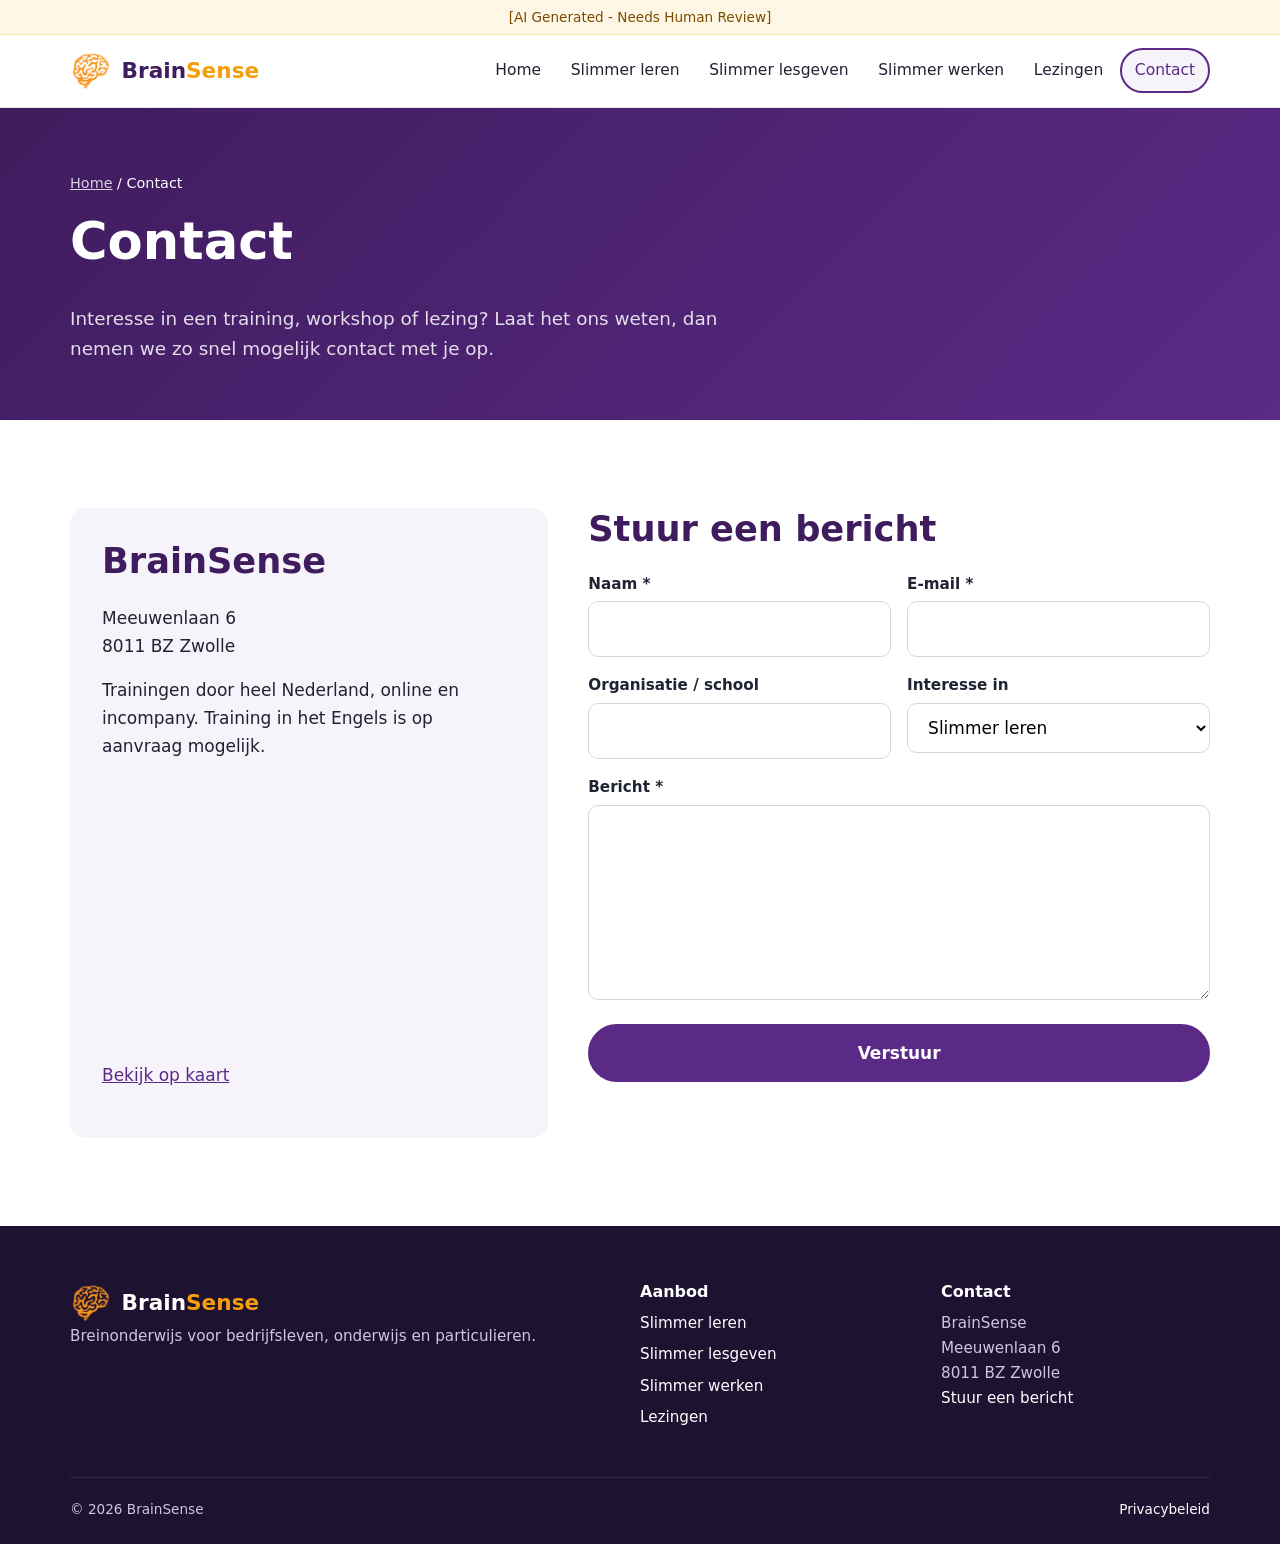
==== contact.html @ fa0f3ef4 "Add redesigned BrainSense static website with GitHub Pages deployment" ====
<!DOCTYPE html>
<html lang="nl">
<head>
  <meta charset="UTF-8">
  <meta name="viewport" content="width=device-width, initial-scale=1">
  <title>Contact | BrainSense</title>
  <meta name="description" content="Neem contact op met BrainSense in Zwolle voor trainingen, workshops en lezingen.">
  <link rel="icon" href="assets/img/logo.png">
  <link rel="stylesheet" href="assets/css/style.css">
</head>
<body>
  <a class="skip-link" href="#main">Naar inhoud</a>
  <div class="ai-notice">[AI Generated - Needs Human Review]</div>

  <header class="site-header">
    <nav class="container nav" aria-label="Hoofdmenu">
      <a class="brand" href="index.html"><img src="assets/img/logo.png" alt="" width="42" height="42"><span>Brain<b>Sense</b></span></a>
      <button class="nav-toggle" aria-expanded="false" aria-controls="nav-links" aria-label="Menu openen"><span></span></button>
      <ul class="nav-links" id="nav-links">
        <li><a href="index.html">Home</a></li>
        <li><a href="slimmer-leren.html">Slimmer leren</a></li>
        <li><a href="slimmer-lesgeven.html">Slimmer lesgeven</a></li>
        <li><a href="slimmer-werken.html">Slimmer werken</a></li>
        <li><a href="lezingen.html">Lezingen</a></li>
        <li><a class="btn" href="contact.html" aria-current="page">Contact</a></li>
      </ul>
    </nav>
  </header>

  <main id="main">
    <section class="page-hero">
      <div class="container">
        <div class="breadcrumb"><a href="index.html">Home</a> / Contact</div>
        <h1>Contact</h1>
        <p>Interesse in een training, workshop of lezing? Laat het ons weten, dan nemen we zo snel mogelijk contact met je op.</p>
      </div>
    </section>

    <section>
      <div class="container contact-grid">
        <aside class="contact-info reveal">
          <h2>BrainSense</h2>
          <address>Meeuwenlaan 6<br>8011 BZ Zwolle</address>
          <p>Trainingen door heel Nederland, online en incompany. Training in het Engels is op aanvraag mogelijk.</p>
          <iframe class="map" title="Kaart: Meeuwenlaan 6, Zwolle" loading="lazy"
            src="https://www.openstreetmap.org/export/embed.html?bbox=6.085%2C52.505%2C6.115%2C52.520&amp;layer=mapnik"></iframe>
          <p><a href="https://www.openstreetmap.org/search?query=Meeuwenlaan%206%2C%208011%20BZ%20Zwolle" target="_blank" rel="noopener">Bekijk op kaart</a></p>
        </aside>

        <div class="reveal">
          <h2>Stuur een bericht</h2>
          <form class="form" id="contact-form">
            <div class="form-row">
              <div><label for="naam">Naam *</label><input id="naam" name="naam" required autocomplete="name"></div>
              <div><label for="email">E-mail *</label><input id="email" name="email" type="email" required autocomplete="email"></div>
            </div>
            <div class="form-row">
              <div><label for="organisatie">Organisatie / school</label><input id="organisatie" name="organisatie" autocomplete="organization"></div>
              <div>
                <label for="onderwerp">Interesse in</label>
                <select id="onderwerp" name="onderwerp">
                  <option>Slimmer leren</option>
                  <option>Slimmer lesgeven</option>
                  <option>Slimmer werken</option>
                  <option>Lezing / keynote</option>
                  <option>Anders</option>
                </select>
              </div>
            </div>
            <div><label for="bericht">Bericht *</label><textarea id="bericht" name="bericht" rows="6" required></textarea></div>
            <button class="btn" type="submit">Verstuur</button>
            <p class="form-note" id="form-status" role="status" aria-live="polite"></p>
          </form>
        </div>
      </div>
    </section>
  </main>

  <footer class="site-footer">
    <div class="container">
      <div class="footer-grid">
        <div>
          <a class="brand" href="index.html"><img src="assets/img/logo.png" alt="" width="42" height="42"><span style="color:#fff">Brain<b>Sense</b></span></a>
          <p>Breinonderwijs voor bedrijfsleven, onderwijs en particulieren.</p>
        </div>
        <div>
          <h3>Aanbod</h3>
          <ul>
            <li><a href="slimmer-leren.html">Slimmer leren</a></li>
            <li><a href="slimmer-lesgeven.html">Slimmer lesgeven</a></li>
            <li><a href="slimmer-werken.html">Slimmer werken</a></li>
            <li><a href="lezingen.html">Lezingen</a></li>
          </ul>
        </div>
        <div>
          <h3>Contact</h3>
          <address style="font-style:normal">BrainSense<br>Meeuwenlaan 6<br>8011 BZ Zwolle</address>
          <p><a href="contact.html">Stuur een bericht</a></p>
        </div>
      </div>
      <div class="footer-bottom">
        <span>&copy; <span id="year"></span> BrainSense</span>
        <span><a href="https://www.brainsense.nl/privacybeleid/">Privacybeleid</a></span>
      </div>
    </div>
  </footer>
  <script src="assets/js/main.js" defer></script>
</body>
</html>
---- assets/css/style.css ----
:root {
  --primary: #5b2a86;
  --primary-dark: #3f1c5e;
  --accent: #f59e0b;
  --teal: #0f9d8f;
  --text: #1f2333;
  --muted: #5b6070;
  --bg: #ffffff;
  --bg-soft: #f6f3fb;
  --radius: 16px;
  --shadow: 0 10px 30px rgba(40, 20, 70, 0.08);
  --max: 1140px;
  --font: "Inter", system-ui, -apple-system, "Segoe UI", Roboto, sans-serif;
}

*,
*::before,
*::after { box-sizing: border-box; }

html { scroll-behavior: smooth; }

body {
  margin: 0;
  font-family: var(--font);
  color: var(--text);
  background: var(--bg);
  line-height: 1.65;
  font-size: 1.0625rem;
}

img { max-width: 100%; display: block; }

a { color: var(--primary); }
a:hover { color: var(--primary-dark); }

h1, h2, h3 { line-height: 1.2; margin: 0 0 0.6em; color: var(--primary-dark); }
h1 { font-size: clamp(2rem, 4.5vw, 3.2rem); }
h2 { font-size: clamp(1.6rem, 3vw, 2.2rem); }
h3 { font-size: 1.25rem; }
p { margin: 0 0 1em; }

.container { width: min(100% - 2.5rem, var(--max)); margin-inline: auto; }

.skip-link {
  position: absolute; left: -999px; top: 0;
  background: var(--primary); color: #fff; padding: .5rem 1rem; z-index: 100;
}
.skip-link:focus { left: 0; }

.ai-notice {
  background: #fff7e6; color: #7a4b00; text-align: center;
  font-size: .85rem; padding: .35rem 1rem; border-bottom: 1px solid #ffe2a8;
}

/* Header */
.site-header {
  position: sticky; top: 0; z-index: 50;
  background: rgba(255, 255, 255, 0.92);
  backdrop-filter: blur(8px);
  border-bottom: 1px solid #ece8f3;
}
.nav { display: flex; align-items: center; justify-content: space-between; min-height: 72px; gap: 1rem; }
.brand { display: flex; align-items: center; gap: .6rem; text-decoration: none; font-weight: 800; font-size: 1.35rem; color: var(--primary-dark); }
.brand img { width: 42px; height: 42px; }
.brand span b { color: var(--accent); font-weight: 800; }

.nav-links { display: flex; gap: .25rem; list-style: none; margin: 0; padding: 0; align-items: center; }
.nav-links a {
  display: block; padding: .5rem .8rem; border-radius: 999px;
  text-decoration: none; color: var(--text); font-weight: 500; font-size: .97rem;
}
.nav-links a:hover, .nav-links a[aria-current="page"] { background: var(--bg-soft); color: var(--primary); }
.nav-links .btn { color: #fff; }
.nav-links .btn:hover { color: #fff; background: var(--primary-dark); }

.nav-toggle {
  display: none; background: none; border: 0; cursor: pointer; padding: .5rem;
  width: 44px; height: 44px; border-radius: 8px;
}
.nav-toggle span, .nav-toggle span::before, .nav-toggle span::after {
  display: block; width: 24px; height: 2px; background: var(--text); position: relative; transition: .2s;
}
.nav-toggle span::before, .nav-toggle span::after { content: ""; position: absolute; }
.nav-toggle span::before { top: -7px; }
.nav-toggle span::after { top: 7px; }
.nav-toggle[aria-expanded="true"] span { background: transparent; }
.nav-toggle[aria-expanded="true"] span::before { top: 0; transform: rotate(45deg); }
.nav-toggle[aria-expanded="true"] span::after { top: 0; transform: rotate(-45deg); }

/* Buttons */
.btn {
  display: inline-block; background: var(--primary); color: #fff; text-decoration: none;
  padding: .8rem 1.4rem; border-radius: 999px; font-weight: 600; border: 2px solid var(--primary);
  transition: transform .15s, background .15s;
  cursor: pointer; font: inherit; font-weight: 600;
}
.btn:hover { background: var(--primary-dark); color: #fff; transform: translateY(-1px); }
.btn-outline { background: transparent; color: var(--primary); }
.btn-outline:hover { background: var(--primary); }
.btn-accent { background: var(--accent); border-color: var(--accent); color: #2b1a00; }
.btn-accent:hover { background: #d98a06; border-color: #d98a06; color: #2b1a00; }

/* Hero */
.hero {
  background:
    radial-gradient(circle at 85% 20%, rgba(245, 158, 11, .18), transparent 40%),
    radial-gradient(circle at 10% 80%, rgba(15, 157, 143, .15), transparent 45%),
    linear-gradient(135deg, #f6f3fb 0%, #fff 100%);
  padding: clamp(3.5rem, 8vw, 6.5rem) 0;
}
.hero-grid { display: grid; grid-template-columns: 1.2fr 1fr; gap: 3rem; align-items: center; }
.eyebrow {
  display: inline-block; font-size: .85rem; font-weight: 700; letter-spacing: .08em; text-transform: uppercase;
  color: var(--teal); background: rgba(15, 157, 143, .1); padding: .3rem .8rem; border-radius: 999px; margin-bottom: 1rem;
}
.hero p.lead { font-size: 1.2rem; color: var(--muted); max-width: 38ch; }
.hero-actions { display: flex; gap: .8rem; flex-wrap: wrap; margin-top: 1.5rem; }
.hero-card {
  background: #fff; border-radius: 24px; box-shadow: var(--shadow); padding: 2rem;
  display: grid; gap: 1rem;
}
.stat { display: flex; gap: 1rem; align-items: center; }
.stat-icon {
  flex: 0 0 52px; height: 52px; border-radius: 14px; display: grid; place-items: center;
  background: var(--bg-soft); font-size: 1.5rem;
}
.stat strong { display: block; color: var(--primary-dark); }
.stat small { color: var(--muted); }

.page-hero { background: linear-gradient(135deg, var(--primary-dark), var(--primary)); color: #fff; padding: 4rem 0 3.5rem; }
.page-hero h1 { color: #fff; }
.page-hero p { color: rgba(255,255,255,.85); font-size: 1.15rem; max-width: 60ch; margin: 0; }
.breadcrumb { font-size: .9rem; margin-bottom: 1rem; }
.breadcrumb a { color: rgba(255,255,255,.8); }

/* Sections */
section { padding: clamp(3rem, 7vw, 5.5rem) 0; }
.section-soft { background: var(--bg-soft); }
.section-head { text-align: center; max-width: 680px; margin: 0 auto 3rem; }
.section-head p { color: var(--muted); }

.cards { display: grid; grid-template-columns: repeat(3, 1fr); gap: 1.75rem; }
.card {
  background: #fff; border-radius: var(--radius); overflow: hidden; box-shadow: var(--shadow);
  display: flex; flex-direction: column; transition: transform .2s, box-shadow .2s;
}
.card:hover { transform: translateY(-4px); box-shadow: 0 16px 40px rgba(40, 20, 70, .14); }
.card img { aspect-ratio: 16 / 9; object-fit: cover; width: 100%; }
.card-body { padding: 1.5rem; display: flex; flex-direction: column; flex: 1; }
.card-body p { color: var(--muted); flex: 1; }
.card-link { font-weight: 600; text-decoration: none; }
.card-link::after { content: " →"; }

.split { display: grid; grid-template-columns: 1fr 1fr; gap: 3rem; align-items: center; }
.split img { border-radius: var(--radius); box-shadow: var(--shadow); width: 100%; object-fit: cover; max-height: 420px; }
.split.reverse > :first-child { order: 2; }

.check-list { list-style: none; padding: 0; margin: 1rem 0 1.5rem; }
.check-list li { padding-left: 2rem; position: relative; margin-bottom: .6rem; }
.check-list li::before {
  content: "✓"; position: absolute; left: 0; top: 0; width: 1.4rem; height: 1.4rem; border-radius: 50%;
  background: rgba(15, 157, 143, .15); color: var(--teal); font-weight: 700; font-size: .85rem;
  display: grid; place-items: center;
}

.features { display: grid; grid-template-columns: repeat(4, 1fr); gap: 1.5rem; }
.feature { text-align: center; padding: 1.5rem 1rem; }
.feature .stat-icon { margin: 0 auto 1rem; background: #fff; box-shadow: var(--shadow); }
.feature p { color: var(--muted); font-size: .97rem; margin: 0; }

/* Talks */
.talk {
  display: grid; grid-template-columns: 320px 1fr; gap: 2rem; background: #fff; border-radius: var(--radius);
  box-shadow: var(--shadow); overflow: hidden; margin-bottom: 2rem;
}
.talk img { width: 100%; height: 100%; object-fit: cover; min-height: 220px; }
.talk-body { padding: 2rem 2rem 2rem 0; }
.meta { display: flex; flex-wrap: wrap; gap: .5rem; margin: 1rem 0; }
.tag { background: var(--bg-soft); color: var(--primary); padding: .3rem .8rem; border-radius: 999px; font-size: .85rem; font-weight: 600; }

/* Testimonials */
.quotes { display: grid; grid-template-columns: repeat(3, 1fr); gap: 1.5rem; }
.quote { background: #fff; border-radius: var(--radius); padding: 1.75rem; box-shadow: var(--shadow); margin: 0; border-top: 4px solid var(--accent); }
.quote p { font-style: italic; }
.quote cite { color: var(--muted); font-size: .9rem; font-style: normal; }
.score { text-align: center; margin-top: 2rem; font-size: 1.1rem; }
.score strong { font-size: 2rem; color: var(--accent); }

/* CTA */
.cta {
  background: linear-gradient(135deg, var(--primary-dark), var(--primary)); color: #fff;
  border-radius: 24px; padding: clamp(2rem, 5vw, 3.5rem); text-align: center;
}
.cta h2 { color: #fff; }
.cta p { color: rgba(255,255,255,.85); max-width: 55ch; margin: 0 auto 1.5rem; }

/* Contact */
.contact-grid { display: grid; grid-template-columns: 1fr 1.3fr; gap: 2.5rem; }
.contact-info { background: var(--bg-soft); border-radius: var(--radius); padding: 2rem; }
.contact-info address { font-style: normal; margin-bottom: 1rem; }
.form { display: grid; gap: 1rem; }
.form label { font-weight: 600; font-size: .95rem; display: block; margin-bottom: .3rem; }
.form input, .form textarea, .form select {
  width: 100%; padding: .8rem 1rem; border-radius: 10px; border: 1px solid #d9d3e5; font: inherit; background: #fff;
}
.form input:focus, .form textarea:focus, .form select:focus { outline: 3px solid rgba(91, 42, 134, .25); border-color: var(--primary); }
.form-row { display: grid; grid-template-columns: 1fr 1fr; gap: 1rem; }
.form-note { font-size: .9rem; color: var(--muted); }
.map { border: 0; width: 100%; height: 260px; border-radius: var(--radius); margin-top: 1rem; }

/* Footer */
.site-footer { background: #1d1230; color: #cfc6e0; padding: 3.5rem 0 1.5rem; font-size: .95rem; }
.site-footer a { color: #fff; text-decoration: none; }
.site-footer a:hover { text-decoration: underline; }
.footer-grid { display: grid; grid-template-columns: 2fr 1fr 1fr; gap: 2rem; }
.site-footer h3 { color: #fff; font-size: 1rem; }
.site-footer ul { list-style: none; padding: 0; margin: 0; }
.site-footer li { margin-bottom: .4rem; }
.footer-bottom { border-top: 1px solid rgba(255,255,255,.1); margin-top: 2.5rem; padding-top: 1.25rem; font-size: .85rem; display: flex; justify-content: space-between; flex-wrap: wrap; gap: 1rem; }

/* Reveal animation */
.reveal { opacity: 0; transform: translateY(16px); transition: opacity .6s ease, transform .6s ease; }
.reveal.visible { opacity: 1; transform: none; }
@media (prefers-reduced-motion: reduce) {
  html { scroll-behavior: auto; }
  .reveal { opacity: 1; transform: none; transition: none; }
}

/* Responsive */
@media (max-width: 960px) {
  .hero-grid, .split, .contact-grid { grid-template-columns: 1fr; }
  .split.reverse > :first-child { order: 0; }
  .cards, .quotes { grid-template-columns: 1fr 1fr; }
  .features { grid-template-columns: 1fr 1fr; }
  .talk { grid-template-columns: 1fr; }
  .talk-body { padding: 0 1.5rem 1.75rem; }
  .footer-grid { grid-template-columns: 1fr 1fr; }
}

@media (max-width: 820px) {
  .nav-toggle { display: block; }
  .nav-links {
    position: absolute; top: 100%; left: 0; right: 0; flex-direction: column; align-items: stretch;
    background: #fff; padding: 1rem 1.25rem 1.5rem; border-bottom: 1px solid #ece8f3;
    display: none;
  }
  .nav-links.open { display: flex; }
  .nav-links a { border-radius: 10px; }
}

@media (max-width: 600px) {
  .cards, .quotes, .features, .form-row, .footer-grid { grid-template-columns: 1fr; }
}
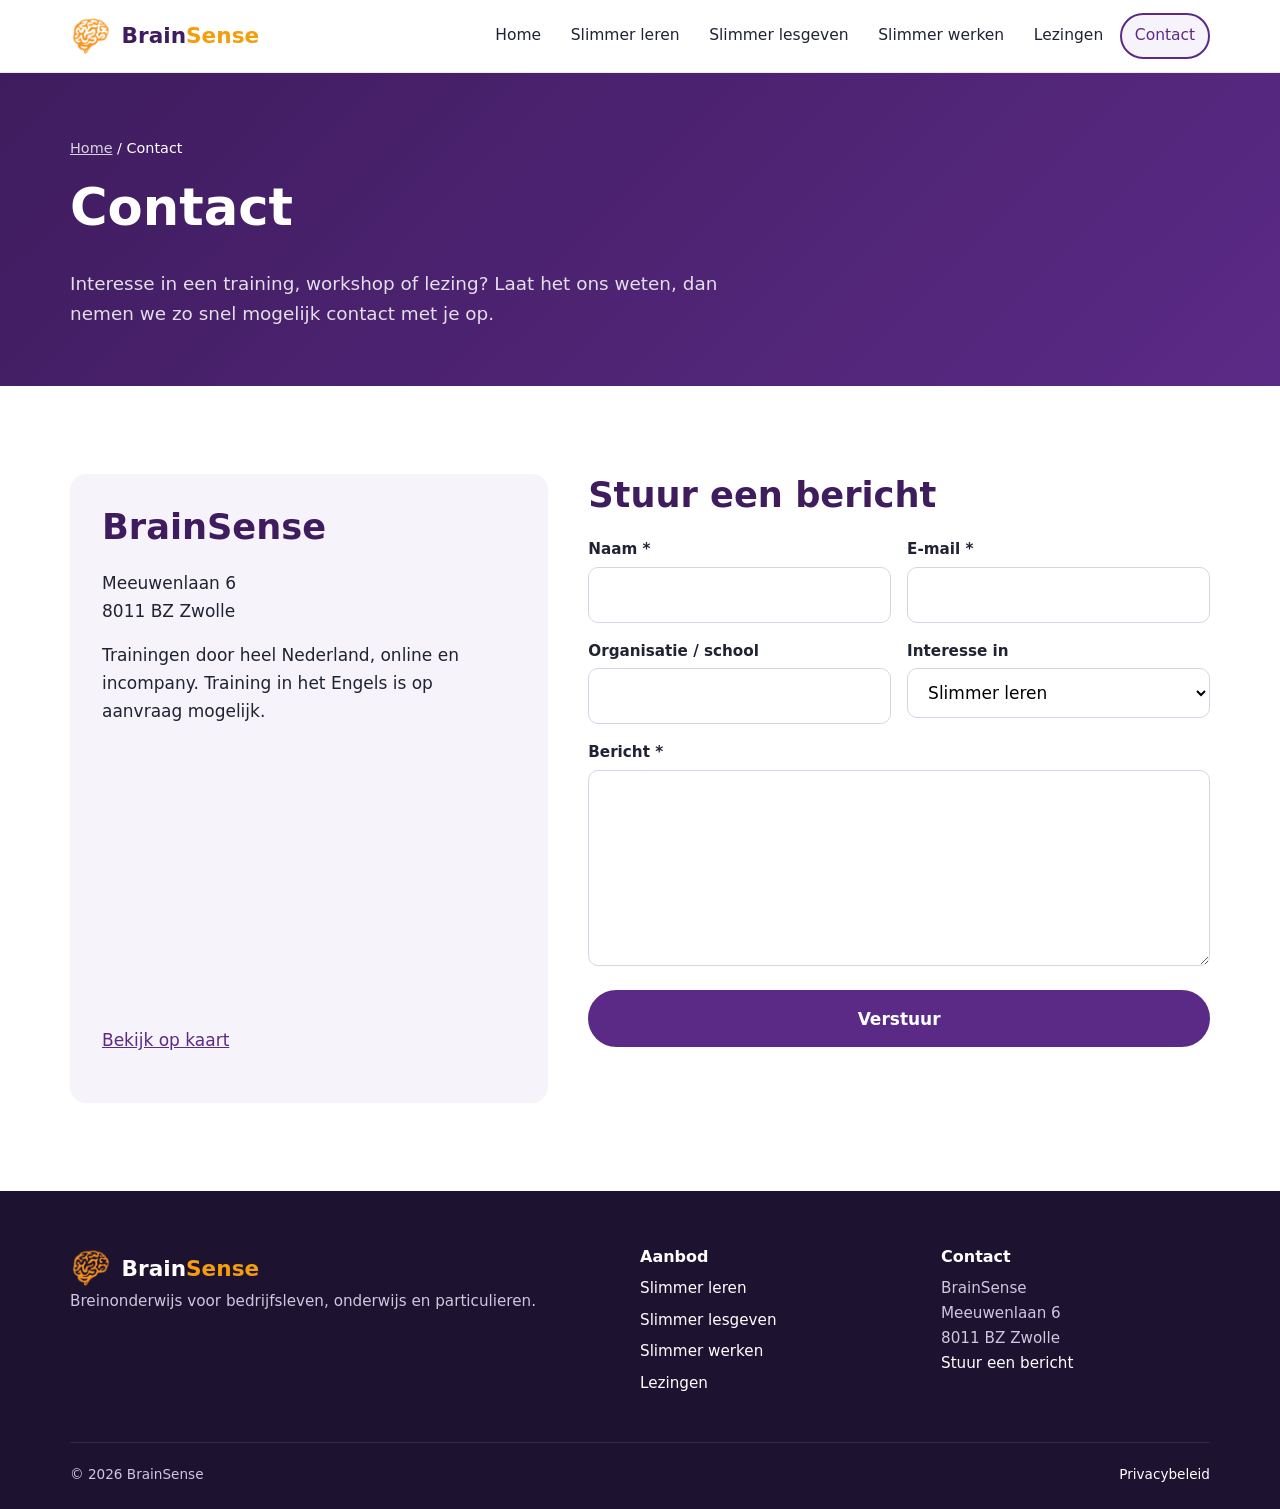
==== commit de288547: "Remove AI notice banner and add custom domain www.brainsense.nl" ====
--- a/contact.html
+++ b/contact.html
@@ -6,11 +6,10 @@
   <title>Contact | BrainSense</title>
   <meta name="description" content="Neem contact op met BrainSense in Zwolle voor trainingen, workshops en lezingen.">
   <link rel="icon" href="assets/img/logo.png">
-  <link rel="stylesheet" href="assets/css/style.css">
+  <link rel="stylesheet" href="assets/css/style.css?v=4">
 </head>
 <body>
   <a class="skip-link" href="#main">Naar inhoud</a>
-  <div class="ai-notice">[AI Generated - Needs Human Review]</div>
 
   <header class="site-header">
     <nav class="container nav" aria-label="Hoofdmenu">
@@ -68,6 +67,7 @@
               </div>
             </div>
             <div><label for="bericht">Bericht *</label><textarea id="bericht" name="bericht" rows="6" required></textarea></div>
+            <input type="checkbox" name="botcheck" tabindex="-1" autocomplete="off" aria-hidden="true" style="display:none">
             <button class="btn" type="submit">Verstuur</button>
             <p class="form-note" id="form-status" role="status" aria-live="polite"></p>
           </form>
@@ -104,6 +104,6 @@
       </div>
     </div>
   </footer>
-  <script src="assets/js/main.js" defer></script>
+  <script src="assets/js/main.js?v=6" defer></script>
 </body>
 </html>
--- a/assets/css/style.css
+++ b/assets/css/style.css
@@ -47,11 +47,6 @@
 }
 .skip-link:focus { left: 0; }
 
-.ai-notice {
-  background: #fff7e6; color: #7a4b00; text-align: center;
-  font-size: .85rem; padding: .35rem 1rem; border-bottom: 1px solid #ffe2a8;
-}
-
 /* Header */
 .site-header {
   position: sticky; top: 0; z-index: 50;
@@ -206,6 +201,9 @@
 .form input:focus, .form textarea:focus, .form select:focus { outline: 3px solid rgba(91, 42, 134, .25); border-color: var(--primary); }
 .form-row { display: grid; grid-template-columns: 1fr 1fr; gap: 1rem; }
 .form-note { font-size: .9rem; color: var(--muted); }
+.form-note.success, .form-note.error { padding: .75rem 1rem; border-radius: 10px; font-weight: 600; }
+.form-note.success { color: #166534; background: #dcfce7; border: 1px solid #86efac; }
+.form-note.error { color: #991b1b; background: #fee2e2; border: 1px solid #fca5a5; }
 .map { border: 0; width: 100%; height: 260px; border-radius: var(--radius); margin-top: 1rem; }
 
 /* Footer */
